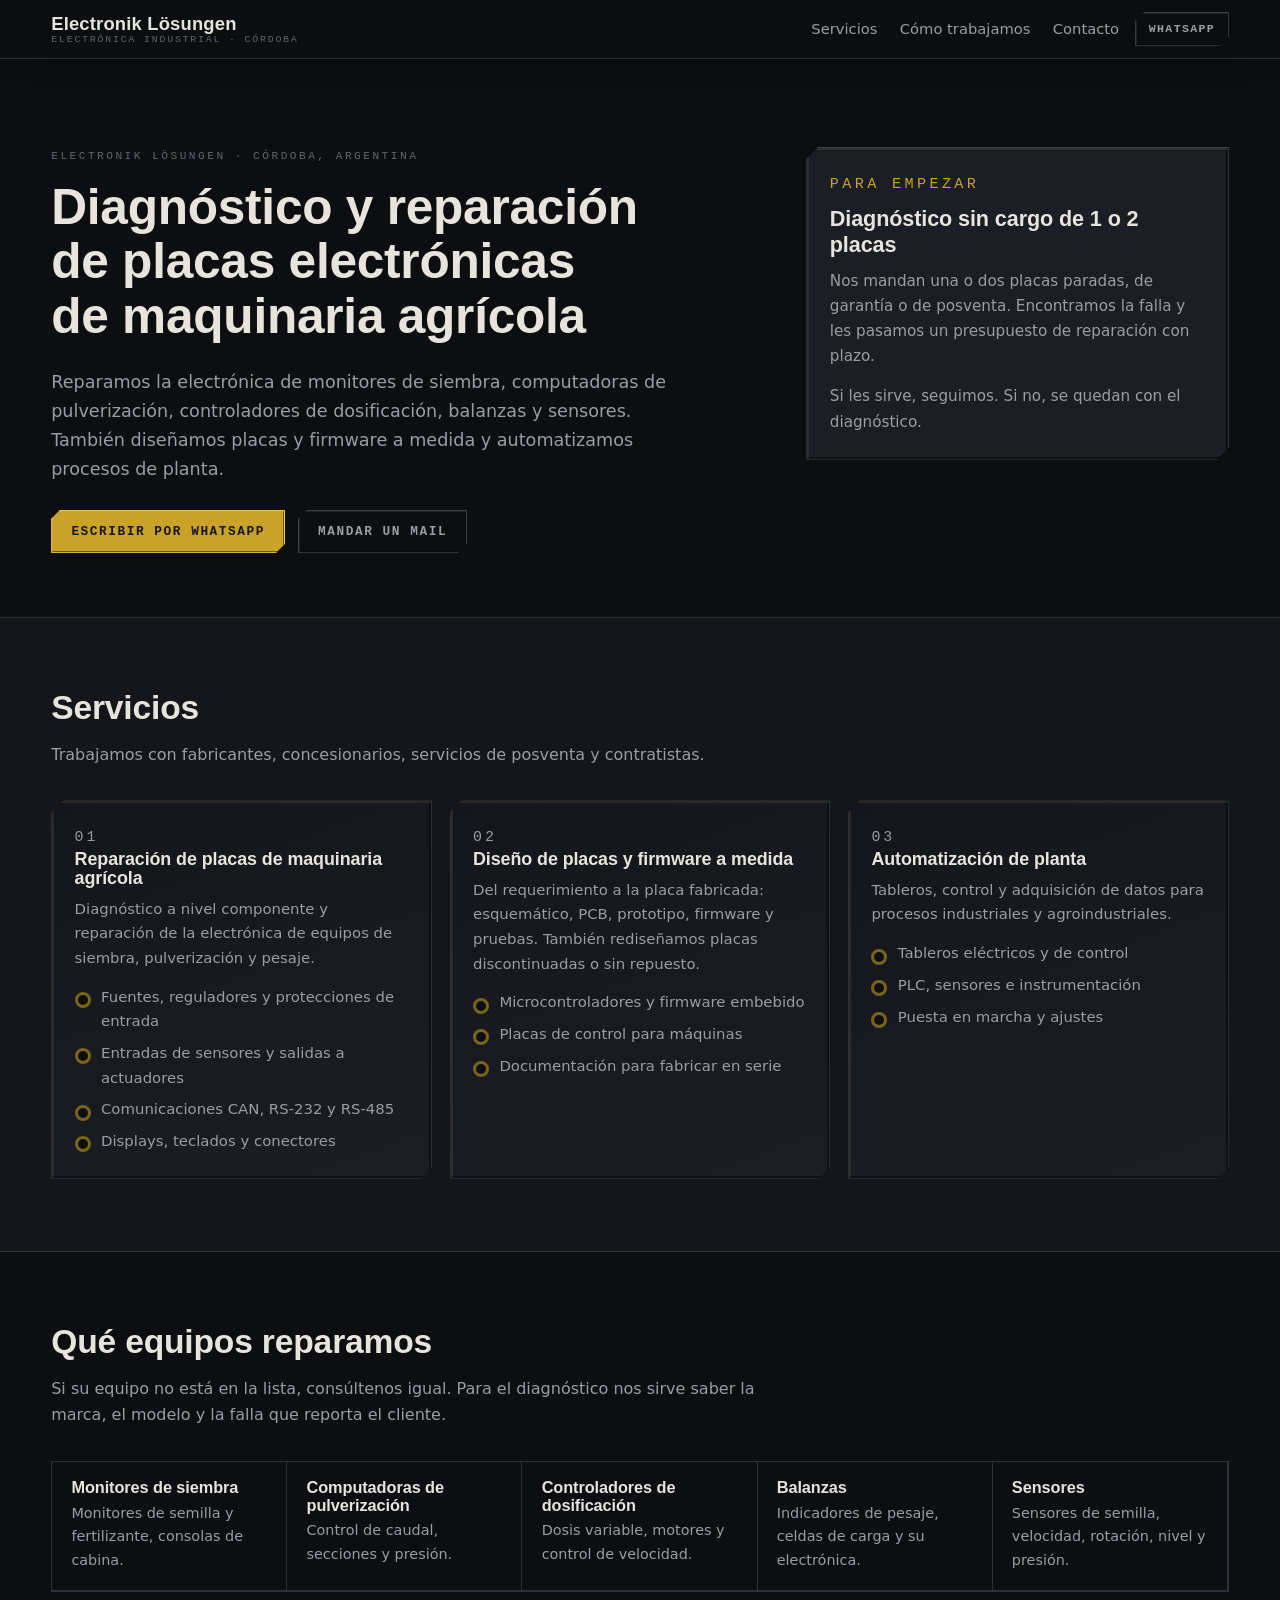
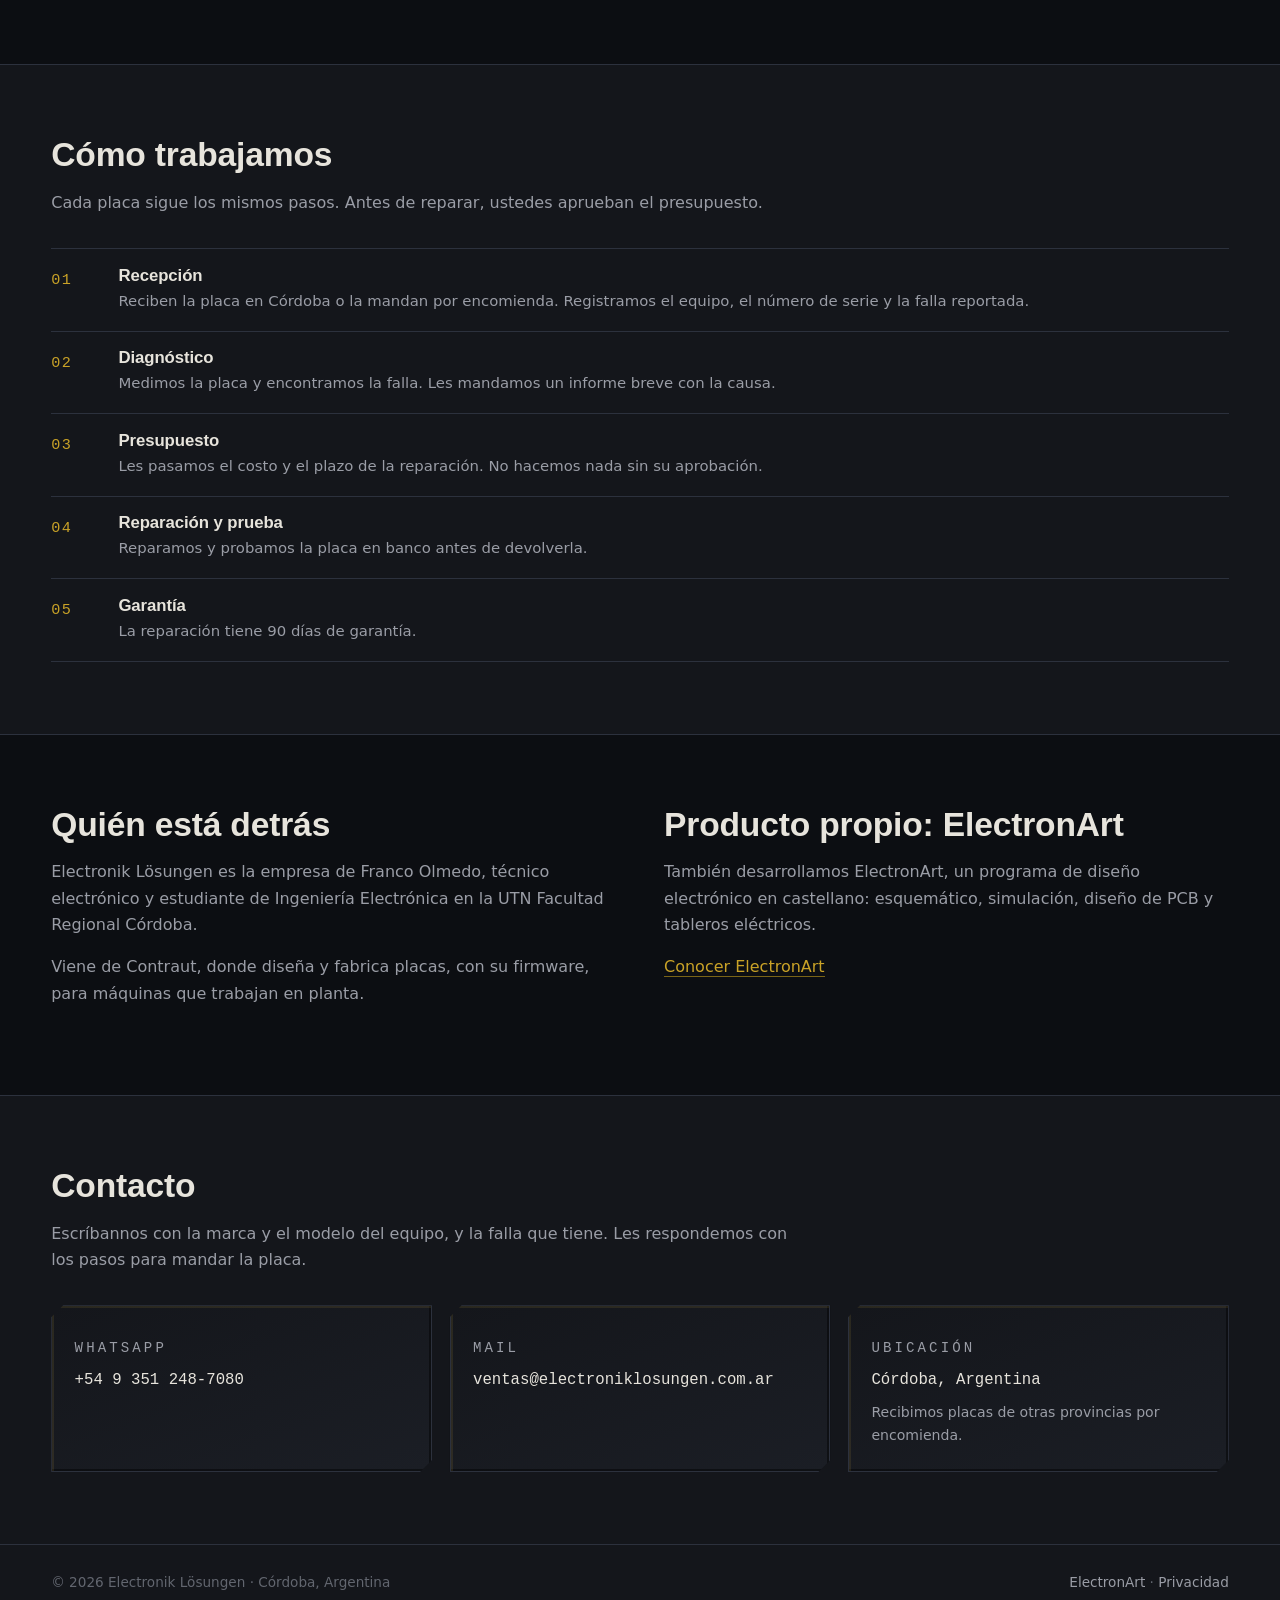
==== reparacion/index.html @ f1f37e7f "feat: página de servicios de Electronik Lösungen en /reparacion/ Agrega la página de la empresa para" ====
<!doctype html>
<html lang="es">
<head>
  <meta charset="utf-8" />
  <meta name="viewport" content="width=device-width, initial-scale=1" />
  <title>Reparación de placas de maquinaria agrícola — Electronik Lösungen</title>
  <meta name="description" content="Electronik Lösungen, Córdoba. Diagnóstico y reparación de placas de monitores de siembra, computadoras de pulverización, controladores de dosificación, balanzas y sensores. Diseño de placas y firmware a medida. Diagnóstico sin cargo de 1 o 2 placas." />
  <meta name="theme-color" content="#0c0e12" />
  <link rel="icon" type="image/svg+xml" href="../assets/favicon.svg" />
  <link rel="canonical" href="https://electroniklosungen.com.ar/reparacion/" />
  <meta property="og:title" content="Electronik Lösungen — Diagnóstico y reparación de placas" />
  <meta property="og:description" content="Placas de maquinaria agrícola: monitores, computadoras de pulverización, controladores, balanzas y sensores. Córdoba, Argentina. Diagnóstico sin cargo de 1 o 2 placas." />
  <meta property="og:type" content="website" />
  <meta property="og:url" content="https://electroniklosungen.com.ar/reparacion/" />
  <meta property="og:site_name" content="Electronik Lösungen" />
  <meta property="og:locale" content="es_AR" />
  <link rel="stylesheet" href="../styles.css" />
  <script type="application/ld+json">
  {
    "@context": "https://schema.org",
    "@type": "ProfessionalService",
    "name": "Electronik Lösungen",
    "url": "https://electroniklosungen.com.ar/reparacion/",
    "description": "Diagnóstico y reparación de placas electrónicas de maquinaria agrícola. Diseño de placas y firmware a medida. Automatización de planta.",
    "telephone": "+54 9 351 248-7080",
    "email": "ventas@electroniklosungen.com.ar",
    "address": {
      "@type": "PostalAddress",
      "addressLocality": "Córdoba",
      "addressRegion": "Córdoba",
      "addressCountry": "AR"
    },
    "areaServed": "AR",
    "founder": { "@type": "Person", "name": "Franco Olmedo" },
    "makesOffer": [
      {"@type": "Offer", "itemOffered": {"@type": "Service", "name": "Diagnóstico y reparación de placas de maquinaria agrícola"}},
      {"@type": "Offer", "itemOffered": {"@type": "Service", "name": "Diseño de placas y firmware a medida"}},
      {"@type": "Offer", "itemOffered": {"@type": "Service", "name": "Automatización de planta"}}
    ]
  }
  </script>
  <style>
    /* Página de la empresa de servicios. Usa los tokens y componentes de
       styles.css (chaflán, botones, cotas) pero sin fondo de trazas, sin
       capturas y sin animaciones de producto: se lee como un taller. */
    .el-nav { display: flex; align-items: center; gap: 1rem; padding: .75rem 0; }
    .el-marca { display: flex; flex-direction: column; line-height: 1.15; min-width: 0; }
    .el-marca strong { font-family: var(--f-title); font-size: 1.15rem; font-weight: 600; letter-spacing: .01em; }
    .el-marca span { font-family: var(--f-data); font-size: .62rem; letter-spacing: .18em;
      text-transform: uppercase; color: var(--muted-2); }
    .el-links { display: flex; gap: 1.4rem; margin-left: auto; }
    .el-links a { color: var(--muted); font-size: .92rem; }
    .el-links a:hover { color: var(--text); }
    .el-nav .btn { flex: none; }

    .el-hero { padding: clamp(2.6rem, 8vw, 5.5rem) 0 clamp(2.4rem, 6vw, 4rem); }
    .el-hero-grid { display: grid; grid-template-columns: minmax(0, 1.25fr) minmax(0, .75fr);
      gap: clamp(1.6rem, 4vw, 3.2rem); align-items: start; }
    .el-hero h1 { font-size: clamp(1.9rem, 5.2vw, 3.1rem); line-height: 1.1; text-wrap: balance; }
    .el-hero .lead { max-width: 36em; }
    .el-ctas { display: flex; flex-wrap: wrap; gap: .8rem; margin-top: 1.6rem; }

    .el-oferta { background: var(--surface); border: 1px solid var(--border-2); padding: 1.5rem 1.4rem; }
    .el-oferta .eyebrow { color: var(--gold); margin-bottom: .6rem; }
    .el-oferta h2 { font-size: 1.35rem; line-height: 1.2; }
    .el-oferta p { color: var(--muted); font-size: .95rem; }
    .el-oferta p:last-child { margin-bottom: 0; }

    .el-sec { padding: clamp(2.6rem, 6vw, 4.5rem) 0; border-top: 1px solid var(--border); }
    .el-sec.alt { background: var(--bg-2); }
    .el-sec h2 { font-size: clamp(1.5rem, 3.4vw, 2.1rem); }
    .el-sec .intro { color: var(--muted); max-width: 46em; margin-bottom: 2rem; }

    .el-servicios { display: grid; grid-template-columns: repeat(3, minmax(0, 1fr)); gap: 1.1rem; }
    .el-servicios .card:hover { transform: none; }
    .el-num { font-family: var(--f-data); font-size: .72rem; letter-spacing: .2em; color: var(--gold); margin-bottom: .7rem; }

    /* Lista con pads perforados, igual que en el resto del sistema. */
    .el-lista { list-style: none; padding: 0; margin: .9rem 0 0; display: grid; gap: .45rem; }
    .el-lista li { display: flex; gap: .65rem; align-items: flex-start; color: var(--muted); font-size: .93rem; }
    .el-lista li::before { content: ""; flex: none; width: 10px; height: 10px; margin-top: .45rem;
      border-radius: 50%; background: var(--bg); border: 3px solid var(--gold-lo); }

    .el-equipos { display: grid; grid-template-columns: repeat(auto-fit, minmax(min(100%, 230px), 1fr));
      gap: 0; border: 1px solid var(--border); }
    .el-equipos > div { padding: 1.1rem 1.2rem; border: 1px solid var(--border); margin: -1px 0 0 -1px; }
    .el-equipos h3 { font-size: 1.02rem; margin-bottom: .3rem; }
    .el-equipos p { color: var(--muted); font-size: .9rem; margin: 0; }

    .el-pasos { list-style: none; padding: 0; margin: 0; counter-reset: paso; display: grid; gap: 0; }
    .el-pasos li { counter-increment: paso; display: grid; grid-template-columns: 3.2rem minmax(0, 1fr);
      gap: 1rem; padding: 1.1rem 0; border-top: 1px solid var(--border); }
    .el-pasos li:last-child { border-bottom: 1px solid var(--border); }
    .el-pasos li::before { content: counter(paso, decimal-leading-zero); font-family: var(--f-data);
      color: var(--gold); font-size: .95rem; letter-spacing: .1em; padding-top: .1rem; }
    .el-pasos h3 { font-size: 1.05rem; margin-bottom: .25rem; }
    .el-pasos p { color: var(--muted); font-size: .93rem; margin: 0; }

    .el-dos { display: grid; grid-template-columns: repeat(2, minmax(0, 1fr)); gap: clamp(1.6rem, 4vw, 3rem); }
    .el-dos p { color: var(--muted); }
    .el-dos a.link { color: var(--gold); border-bottom: 1px solid var(--gold-lo); }

    .el-contacto { display: grid; grid-template-columns: repeat(3, minmax(0, 1fr)); gap: 1.1rem; margin-top: 1.4rem; }
    .el-contacto .card:hover { transform: none; }
    .el-contacto .eyebrow { margin-bottom: .4rem; }
    .el-contacto a, .el-contacto .dato { font-family: var(--f-data); font-size: .98rem; color: var(--text);
      overflow-wrap: anywhere; }
    .el-contacto a:hover { color: var(--gold); }
    .el-contacto p { margin: .4rem 0 0; color: var(--muted); font-size: .88rem; }

    .el-foot { background: var(--bg-2); border-top: 1px solid var(--border); padding: 1.6rem 0;
      color: var(--muted-2); font-size: .85rem; }
    .el-foot .container { display: flex; flex-wrap: wrap; justify-content: space-between; gap: .8rem; }
    .el-foot a { color: var(--muted); }
    .el-foot a:hover { color: var(--gold); }

    @media (max-width: 940px) {
      .el-hero-grid, .el-dos { grid-template-columns: minmax(0, 1fr); }
      .el-servicios, .el-contacto { grid-template-columns: minmax(0, 1fr); }
    }
    @media (max-width: 640px) {
      .el-links { display: none; }
      .el-nav { justify-content: space-between; }
      .el-ctas .btn { width: 100%; }
      .el-pasos li { grid-template-columns: 2.4rem minmax(0, 1fr); gap: .7rem; }
    }
  </style>
</head>
<body>
  <header class="site-header">
    <div class="container el-nav">
      <a class="el-marca" href="./">
        <strong>Electronik Lösungen</strong>
        <span>Electrónica industrial · Córdoba</span>
      </a>
      <nav class="el-links" aria-label="Secciones">
        <a href="#servicios">Servicios</a>
        <a href="#proceso">Cómo trabajamos</a>
        <a href="#contacto">Contacto</a>
      </nav>
      <a class="btn btn-sm btn-ghost" href="https://wa.me/5493512487080" data-ev="wa-header">WhatsApp</a>
    </div>
  </header>

  <main>
    <section class="el-hero">
      <div class="container el-hero-grid">
        <div>
          <p class="eyebrow">Electronik Lösungen · Córdoba, Argentina</p>
          <h1>Diagnóstico y reparación de placas electrónicas de maquinaria agrícola</h1>
          <p class="lead">Reparamos la electrónica de monitores de siembra, computadoras de pulverización,
          controladores de dosificación, balanzas y sensores. También diseñamos placas y firmware a medida
          y automatizamos procesos de planta.</p>
          <div class="el-ctas">
            <a class="btn btn-primary" href="https://wa.me/5493512487080?text=Hola%2C%20vi%20la%20web%20de%20Electronik%20L%C3%B6sungen.%20Tengo%20una%20placa%20para%20diagnosticar." data-ev="wa-hero">Escribir por WhatsApp</a>
            <a class="btn btn-ghost" href="mailto:ventas@electroniklosungen.com.ar?subject=Diagn%C3%B3stico%20de%20placas" data-ev="mail-hero">Mandar un mail</a>
          </div>
        </div>
        <aside class="el-oferta chaflan" aria-labelledby="oferta-titulo">
          <p class="eyebrow">Para empezar</p>
          <h2 id="oferta-titulo">Diagnóstico sin cargo de 1 o 2 placas</h2>
          <p>Nos mandan una o dos placas paradas, de garantía o de posventa. Encontramos la falla y les
          pasamos un presupuesto de reparación con plazo.</p>
          <p>Si les sirve, seguimos. Si no, se quedan con el diagnóstico.</p>
        </aside>
      </div>
    </section>

    <section class="el-sec alt" id="servicios">
      <div class="container">
        <h2>Servicios</h2>
        <p class="intro">Trabajamos con fabricantes, concesionarios, servicios de posventa y contratistas.</p>
        <div class="el-servicios">
          <article class="card">
            <p class="el-num">01</p>
            <h3>Reparación de placas de maquinaria agrícola</h3>
            <p>Diagnóstico a nivel componente y reparación de la electrónica de equipos de siembra,
            pulverización y pesaje.</p>
            <ul class="el-lista">
              <li>Fuentes, reguladores y protecciones de entrada</li>
              <li>Entradas de sensores y salidas a actuadores</li>
              <li>Comunicaciones CAN, RS-232 y RS-485</li>
              <li>Displays, teclados y conectores</li>
            </ul>
          </article>
          <article class="card">
            <p class="el-num">02</p>
            <h3>Diseño de placas y firmware a medida</h3>
            <p>Del requerimiento a la placa fabricada: esquemático, PCB, prototipo, firmware y pruebas.
            También rediseñamos placas discontinuadas o sin repuesto.</p>
            <ul class="el-lista">
              <li>Microcontroladores y firmware embebido</li>
              <li>Placas de control para máquinas</li>
              <li>Documentación para fabricar en serie</li>
            </ul>
          </article>
          <article class="card">
            <p class="el-num">03</p>
            <h3>Automatización de planta</h3>
            <p>Tableros, control y adquisición de datos para procesos industriales y agroindustriales.</p>
            <ul class="el-lista">
              <li>Tableros eléctricos y de control</li>
              <li>PLC, sensores e instrumentación</li>
              <li>Puesta en marcha y ajustes</li>
            </ul>
          </article>
        </div>
      </div>
    </section>

    <section class="el-sec">
      <div class="container">
        <h2>Qué equipos reparamos</h2>
        <p class="intro">Si su equipo no está en la lista, consúltenos igual. Para el diagnóstico nos sirve
        saber la marca, el modelo y la falla que reporta el cliente.</p>
        <div class="el-equipos">
          <div><h3>Monitores de siembra</h3><p>Monitores de semilla y fertilizante, consolas de cabina.</p></div>
          <div><h3>Computadoras de pulverización</h3><p>Control de caudal, secciones y presión.</p></div>
          <div><h3>Controladores de dosificación</h3><p>Dosis variable, motores y control de velocidad.</p></div>
          <div><h3>Balanzas</h3><p>Indicadores de pesaje, celdas de carga y su electrónica.</p></div>
          <div><h3>Sensores</h3><p>Sensores de semilla, velocidad, rotación, nivel y presión.</p></div>
        </div>
      </div>
    </section>

    <section class="el-sec alt" id="proceso">
      <div class="container">
        <h2>Cómo trabajamos</h2>
        <p class="intro">Cada placa sigue los mismos pasos. Antes de reparar, ustedes aprueban el presupuesto.</p>
        <ol class="el-pasos">
          <li><div><h3>Recepción</h3><p>Reciben la placa en Córdoba o la mandan por encomienda. Registramos
          el equipo, el número de serie y la falla reportada.</p></div></li>
          <li><div><h3>Diagnóstico</h3><p>Medimos la placa y encontramos la falla. Les mandamos un informe
          breve con la causa.</p></div></li>
          <li><div><h3>Presupuesto</h3><p>Les pasamos el costo y el plazo de la reparación. No hacemos nada
          sin su aprobación.</p></div></li>
          <li><div><h3>Reparación y prueba</h3><p>Reparamos y probamos la placa en banco antes de
          devolverla.</p></div></li>
          <li><div><h3>Garantía</h3><p>La reparación tiene 90 días de garantía.</p></div></li>
        </ol>
      </div>
    </section>

    <section class="el-sec">
      <div class="container el-dos">
        <div>
          <h2>Quién está detrás</h2>
          <p>Electronik Lösungen es la empresa de Franco Olmedo, técnico electrónico y estudiante de
          Ingeniería Electrónica en la UTN Facultad Regional Córdoba.</p>
          <p>Viene de Contraut, donde diseña y fabrica placas, con su firmware, para máquinas que trabajan
          en planta.</p>
        </div>
        <div>
          <h2>Producto propio: ElectronArt</h2>
          <p>También desarrollamos ElectronArt, un programa de diseño electrónico en castellano: esquemático,
          simulación, diseño de PCB y tableros eléctricos.</p>
          <p><a class="link" href="/">Conocer ElectronArt</a></p>
        </div>
      </div>
    </section>

    <section class="el-sec alt" id="contacto">
      <div class="container">
        <h2>Contacto</h2>
        <p class="intro">Escríbannos con la marca y el modelo del equipo, y la falla que tiene.
        Les respondemos con los pasos para mandar la placa.</p>
        <div class="el-contacto">
          <div class="card">
            <p class="eyebrow">WhatsApp</p>
            <a href="https://wa.me/5493512487080" data-ev="wa-contacto">+54 9 351 248-7080</a>
          </div>
          <div class="card">
            <p class="eyebrow">Mail</p>
            <a href="mailto:ventas@electroniklosungen.com.ar" data-ev="mail-contacto">ventas@electroniklosungen.com.ar</a>
          </div>
          <div class="card">
            <p class="eyebrow">Ubicación</p>
            <span class="dato">Córdoba, Argentina</span>
            <p>Recibimos placas de otras provincias por encomienda.</p>
          </div>
        </div>
      </div>
    </section>
  </main>

  <footer class="el-foot">
    <div class="container">
      <span>© 2026 Electronik Lösungen · Córdoba, Argentina</span>
      <span><a href="/">ElectronArt</a> · <a href="../privacidad.html">Privacidad</a></span>
    </div>
  </footer>

<script>
// Analítica propia (la misma de la landing): sin cookies, sin terceros.
(function(){try{
  var m=/[?&]ref=([a-z0-9_-]{1,24})(?:&|#|$)/i.exec(location.search),rf=m?m[1].toLowerCase():"";
  var d={r:location.pathname,f:document.referrer||"",ref:rf};
  var u="https://electronart.pythonanywhere.com/api/v";
  (navigator.sendBeacon&&navigator.sendBeacon(u,new Blob([JSON.stringify(d)],{type:"text/plain"})))||
    fetch(u,{method:"POST",body:JSON.stringify(d),headers:{"Content-Type":"text/plain"},keepalive:true,mode:"no-cors"});
}catch(_){}})();
</script>
</body>
</html>
---- styles.css ----
/* ═══════════════════════════════════════════════════════════════════════════
   ElectronArt — Sistema «Máscara»
   La misma identidad del software (src/theme/themes.py → tema "Máscara") y del
   foro. Reglas completas en .claude/skills/electronart-design.

   El criterio: si un recurso lo podría usar cualquier producto, no va. De ahí
   el chaflán a 45° en vez de esquinas redondeadas, los rótulos impresos sobre
   el borde en vez de etiquetas, los pads perforados en vez de viñetas y las
   líneas de cota en vez de divisores.
   ═══════════════════════════════════════════════════════════════════════════ */
:root {
  /* Máscara y sustrato */
  --bg: #0c0e12;            /* máscara negra mate */
  --bg-2: #14161b;          /* superficie */
  --surface: #1b1e25;       /* panel */
  --surface-2: #242832;     /* panel sobre panel */
  --border: #2c313d;        /* borde estructural */
  --border-2: #3a404f;      /* borde de énfasis */

  /* Metales — el oro se usa POCO y por eso pesa */
  --gold: #c9a227;          /* ENIG, el acento */
  --gold-hi: #e9c64b;
  --gold-lo: #7a6417;
  --copper: #b87333;
  --tin: #9aa3b0;

  /* Serigrafía */
  --text: #e7e4dc;
  --muted: #9a9da6;
  --muted-2: #62666f;

  /* Estado — separado de la identidad */
  --ok: #4fb477;
  --warn: #d9903b;
  --fail: #d65c5c;

  /* Compatibilidad con el HTML existente */
  --green: var(--gold);
  --blue: var(--copper);
  --amber: var(--warn);

  --chamfer: 12px;
  --maxw: 1180px;
  --shadow: 0 18px 44px rgba(0,0,0,.55);

  /* Relieve: una sola luz, arriba a la izquierda, como pieza fresada */
  --luz:        rgba(233,198,75,.10);
  --luz-fuerte: rgba(233,198,75,.18);
  --sombra-1:   rgba(0,0,0,.45);
  --sombra-2:   rgba(0,0,0,.35);
  --sombra-3:   rgba(0,0,0,.55);

  /* Kapton: la translucidez es ámbar, nunca blanco */
  --kapton:      rgba(201,162,39,.07);
  --kapton-filo: rgba(233,198,75,.28);
  --kapton-blur: 14px;

  --f-title: "Bahnschrift", "DIN Alternate", "Arial Narrow", sans-serif;
  --f-body: "Segoe UI", system-ui, -apple-system, Arial, sans-serif;
  --f-data: "Consolas", "SF Mono", ui-monospace, monospace;

  --header-bg: rgba(12,14,18,.86);
}

:root[data-theme="light"] {
  --bg: #f6f4ee;
  --bg-2: #ffffff;
  --surface: #ffffff;
  --surface-2: #f0ede4;
  --border: #e3ded1;
  --border-2: #cdc6b4;
  --gold: #b8901f;
  --gold-hi: #caa22a;
  --gold-lo: #8a6d16;
  --text: #191b1f;
  --muted: #565a63;
  --muted-2: #8b8f99;
  --shadow: 0 18px 44px rgba(20,22,26,.12);
  --luz: rgba(184,144,31,.10);
  --luz-fuerte: rgba(184,144,31,.16);
  --sombra-1: rgba(20,22,26,.14);
  --sombra-2: rgba(20,22,26,.10);
  --sombra-3: rgba(20,22,26,.16);
  --kapton: rgba(184,144,31,.06);
  --kapton-filo: rgba(184,144,31,.22);
  --header-bg: rgba(247,244,238,.9);
}

@media (prefers-reduced-motion: reduce) {
  *, *::before, *::after {
    animation-duration: .001ms !important;
    animation-iteration-count: 1 !important;
    transition-duration: .001ms !important;
  }
  /* El paralaje del fondo también se apaga; el relieve queda. */
  #cobre-fondo { animation: none !important; }
}

* { box-sizing: border-box; }
html { scroll-behavior: smooth; }

body {
  margin: 0;
  font-family: var(--f-body);
  background: var(--bg);
  color: var(--text);
  line-height: 1.65;
  -webkit-font-smoothing: antialiased;
}

/* El tejido de cobre lo dibuja fondo.js; queda detrás de todo. */
#cobre-fondo {
  position: fixed; inset: 0;
  width: 100%; height: 100%;
  z-index: 0; pointer-events: none;
}
/* 🔴 El encabezado queda FUERA de esta regla, y no es un detalle.
   Esta línea le ponía `z-index:1` a todos los hijos del body, encabezado
   incluido, y su especificidad es (1,0,1) —el `:not()` aporta la de su
   argumento, que es un ID— contra (0,1,0) del `.site-header` de más abajo. O
   sea que el `z-index:50` que el encabezado declara **nunca se aplicaba**:
   quedaba en 1, empatado con cada sección, y con el z-index empatado gana el
   que va después en el documento. Por eso el menú ☰ se metía por debajo del
   contenido en el teléfono, que es donde ese botón existe.
   Se lo excluye acá en vez de intentar ganarle por especificidad: contra un
   ID no alcanza ninguna cantidad de clases —`body > .site-header` es (0,1,1)
   y pierde igual—, y subirle el número al header tampoco habría servido,
   porque el problema nunca fue el número. */
body > *:not(#cobre-fondo):not(.site-header) { position: relative; z-index: 1; }

/* Una landing no se mueve de costado, nunca.
   Franco la abrió en el teléfono y mandó la captura: el pie, el copyright y el
   panel del asistente aparecían **todos cortados contra el borde izquierdo**.
   No estaba mal puesto el asistente —lo que estaba corrida era la página—, y un
   `position: fixed` se va con ella. Cuando la página desborda a lo ancho,
   además, el dedo la arrastra sin querer al hacer scroll vertical.
   `clip` y no `hidden` a propósito: `overflow: hidden` en el body convierte al
   elemento en contenedor de scroll y **rompe el `position: sticky`** del
   encabezado y del recorrido; `clip` recorta sin crear ese contexto.
   Es una defensa, no un diagnóstico: lo correcto sigue siendo encontrar qué
   desborda. Pero mientras eso no esté, ningún desborde nuevo vuelve a mover el
   sitio entero de lugar. */
html, body { overflow-x: clip; }

/* Paralaje del fondo de trazas: apenas 6px, como si el cobre estuviera una
   capa atrás del scroll. Se apaga del todo con prefers-reduced-motion. */
@keyframes paralaje {
  from { transform: translate3d(0, 0, 0); }
  to   { transform: translate3d(0, -6px, 0); }
}
@supports (animation-timeline: scroll()) {
  #cobre-fondo {
    animation: paralaje linear both;
    animation-timeline: scroll();
  }
}

a { color: inherit; text-decoration: none; }
h1, h2, h3, h4 { font-family: var(--f-title); line-height: 1.06; margin: 0 0 .5em; font-weight: 600; letter-spacing: -.005em; }
p { margin: 0 0 1em; }
.container { width: min(var(--maxw), 92%); margin-inline: auto; }
.container.narrow { max-width: 780px; }
.muted { color: var(--muted); }

/* El degradado de dos colores en el texto es de plantilla: acá el énfasis es
   oro macizo con la traza de cobre subrayándolo. */
.grad {
  color: var(--gold);
  background: none;
  -webkit-text-fill-color: currentColor;
  position: relative;
  white-space: nowrap;
}
.grad::after {
  content: "";
  position: absolute; left: 0; right: 0; bottom: .04em;
  height: 3px;
  background: linear-gradient(90deg, var(--gold-lo), var(--gold-hi), var(--gold-lo));
  transform: scaleX(0); transform-origin: left;
  animation: trazar 1s cubic-bezier(.2,.7,.3,1) .45s forwards;
}
@keyframes trazar { to { transform: scaleX(1); } }

/* El chaflán: dos esquinas cortadas a 45°, como sale de la fresadora. */
.chaflan, .card, .price-card, .flow-step, .mock-window, .table-wrap, .faq details, .video-caja {
  clip-path: polygon(var(--chamfer) 0, 100% 0,
                     100% calc(100% - var(--chamfer)),
                     calc(100% - var(--chamfer)) 100%,
                     0 100%, 0 var(--chamfer));
  border-radius: 0;
  /* Bisel de 2px que sigue el chaflán; la sombra de contacto va por filter:
     el box-shadow exterior lo corta el clip-path. */
  box-shadow: inset 2px 2px 0 var(--luz), inset -2px -2px 0 var(--sombra-1);
  filter: drop-shadow(0 1px 1px var(--sombra-1));
}

/* ── Botones ───────────────────────────────────────────────────────────────
   El primario es un pad de oro; el hover pasa un brillo, como la soldadura
   corriendo por la pieza. */
.btn {
  position: relative;
  display: inline-flex; align-items: center; justify-content: center; gap: .5em;
  padding: .78em 1.5em;
  font-family: var(--f-data);
  font-size: .8rem;
  letter-spacing: .12em;
  text-transform: uppercase;
  font-weight: 600;
  cursor: pointer;
  overflow: hidden;
  border: 1px solid var(--border-2);
  color: var(--text);
  background: transparent;
  box-shadow: inset 1px 1px 0 var(--luz), inset -1px -1px 0 var(--sombra-1);
  transition: color .25s, background .25s, border-color .25s, box-shadow .25s, transform .12s;
  clip-path: polygon(9px 0, 100% 0, 100% calc(100% - 9px), calc(100% - 9px) 100%, 0 100%, 0 9px);
}
/* El filo se calienta al pasar, y al presionar la pieza se hunde: la luz
   pasa abajo a la derecha y la sombra arriba a la izquierda. */
.btn:hover { box-shadow: inset 1px 1px 0 var(--luz-fuerte), inset -1px -1px 0 var(--sombra-1); }
.btn:active {
  transform: translateY(1px);
  box-shadow: inset 1px 1px 0 var(--sombra-1), inset -1px -1px 0 var(--luz);
}
.btn:focus-visible { outline: 2px solid var(--gold); outline-offset: 3px; }
.btn-sm { padding: .55em 1.1em; font-size: .72rem; }

.btn-primary { background: var(--gold); border-color: var(--gold-hi); color: #14161b; font-weight: 700; }
.btn-primary::before {
  content: "";
  position: absolute; inset: 0;
  background: linear-gradient(105deg, transparent 35%, rgba(255,255,255,.55) 50%, transparent 65%);
  transform: translateX(-120%);
  transition: transform .6s cubic-bezier(.3,.7,.3,1);
}
.btn-primary:hover::before { transform: translateX(120%); }
.btn-primary:hover { background: var(--gold-hi); }

.btn-ghost { background: transparent; border-color: var(--border-2); color: var(--muted); }
.btn-ghost:hover {
  border-color: var(--gold); color: var(--gold-hi);
  box-shadow: inset 1px 1px 0 var(--luz-fuerte), inset -1px -1px 0 var(--sombra-1), 0 0 20px -7px var(--gold);
}
.full { width: 100%; }

/* ── Encabezado ────────────────────────────────────────────────────────────*/
.site-header {
  position: sticky; top: 0; z-index: 50;
  backdrop-filter: blur(10px);
  background: var(--header-bg);
  border-bottom: 1px solid var(--border);
  box-shadow: 0 10px 30px -18px var(--sombra-2);
}
.nav { display: flex; align-items: center; gap: 1rem; padding: .75rem 0; }
.brand { display: flex; align-items: center; }
.nav-links { display: flex; gap: 1.5rem; margin-left: 1.4rem; flex: 1; }
.nav-links a {
  position: relative;
  font-family: var(--f-data);
  font-size: .72rem;
  letter-spacing: .14em;
  text-transform: uppercase;
  color: var(--muted);
  padding-block: .35rem;
  transition: color .2s;
}
.nav-links a::after {
  content: "";
  position: absolute; left: 0; bottom: 0; width: 100%; height: 1px;
  background: var(--gold);
  transform: scaleX(0); transform-origin: left;
  transition: transform .3s cubic-bezier(.2,.7,.3,1);
}
.nav-links a:hover { color: var(--text); }
.nav-links a:hover::after { transform: scaleX(1); }
.nav-toggle {
  display: none; background: none; border: 0; color: var(--text); font-size: 1.4rem; cursor: pointer;
  box-shadow: inset 1px 1px 0 var(--luz), inset -1px -1px 0 var(--sombra-1);
}
.nav-toggle:active { box-shadow: inset 1px 1px 0 var(--sombra-1), inset -1px -1px 0 var(--luz); }

/* ── Selector de idioma (F14.2) ────────────────────────────────────────────
   Pieza del sistema: chaflán, relieve de una sola luz arriba-izquierda y
   tipografía de datos. NADA de oro: el acento está reservado para el botón de
   descarga que tiene al lado, y dos acentos juntos no dejan mandar a ninguno. */
/* ── Toggle de tema (claro/oscuro) — pieza Máscara: chaflán y una sola luz ──*/
body { transition: background-color .35s ease, color .35s ease; }
.tema-toggle {
  display: inline-flex; align-items: center; justify-content: center;
  width: 34px; height: 30px; padding: 0; margin-right: .5rem;
  color: var(--muted); background: var(--surface); border: 0; cursor: pointer;
  clip-path: polygon(7px 0, 100% 0, 100% calc(100% - 7px), calc(100% - 7px) 100%, 0 100%, 0 7px);
  box-shadow: inset 1px 1px 0 var(--luz), inset -1px -1px 0 var(--sombra-1);
  transition: color .2s, box-shadow .2s;
}
.tema-toggle:hover { color: var(--gold-hi); }
.tema-toggle:focus-visible { outline: 2px solid var(--gold); outline-offset: 3px; }
.tema-toggle .ico-luna { display: none; }
:root[data-theme="light"] .tema-toggle .ico-sol { display: none; }
:root[data-theme="light"] .tema-toggle .ico-luna { display: inline; }

.sel-idioma {
  font-family: var(--f-data);
  font-size: .72rem;
  letter-spacing: .08em;
  color: var(--muted);
  background: var(--surface);
  border: 0;
  padding: .5em .7em;
  cursor: pointer;
  clip-path: polygon(7px 0, 100% 0, 100% calc(100% - 7px), calc(100% - 7px) 100%, 0 100%, 0 7px);
  box-shadow: inset 1px 1px 0 var(--luz), inset -1px -1px 0 var(--sombra-1),
              inset 0 0 0 1px var(--line);
  transition: color .18s ease;
}
.sel-idioma:hover { color: var(--text); }
.sel-idioma:focus-visible { outline: 2px solid var(--gold); outline-offset: 3px; }
/* El desplegable lo pinta el sistema operativo: sus opciones necesitan un
   fondo propio o quedan texto claro sobre blanco en varios navegadores. */
.sel-idioma option { background: var(--surface); color: var(--text); }

/* ── Hero ──────────────────────────────────────────────────────────────────*/
.hero { padding: clamp(3.5rem, 9vw, 7rem) 0 4.5rem; }
.hero-grid { display: grid; grid-template-columns: 1.05fr .95fr; gap: 3.2rem; align-items: center; }
.eyebrow {
  font-family: var(--f-data);
  color: var(--muted-2);
  font-size: .7rem;
  font-weight: 400;
  letter-spacing: .22em;
  text-transform: uppercase;
  margin-bottom: .9rem;
}
.hero h1 { font-size: clamp(2.4rem, 6vw, 4rem); text-wrap: balance; }
/* El titular de octubre es una frase entera (95 letras): a 4rem ocupaba seis
   renglones y empujaba el botón fuera de la primera pantalla. */
.hero h1.h1-largo { font-size: clamp(1.9rem, 3.6vw, 3rem); line-height: 1.12; }
.lead { font-size: 1.1rem; color: var(--muted); max-width: 32em; }
/* Las trazas del fondo pasan al azar por detrás del texto, y una línea fina
   justo a la altura de las letras se lee como un tachado. Un halo del color
   del sustrato las corta alrededor de cada letra; el tejido sigue a la vista. */
.hero-copy .lead, .hero-copy .eyebrow, .hero-copy .trust {
  text-shadow: 0 0 3px var(--bg), 0 0 6px var(--bg), 0 0 10px var(--bg);
}
.hero-cta { display: flex; gap: .8rem; flex-wrap: wrap; margin: 1.6rem 0 1.4rem; }

/* La lista de confianza se marca con pads perforados, no con tildes. */
.trust { list-style: none; padding: 0; margin: 0; display: flex; gap: 1.6rem; flex-wrap: wrap; color: var(--muted); font-size: .92rem; }
.trust li { display: flex; align-items: center; gap: .55rem; }
.trust li::before {
  content: "";
  width: 12px; height: 12px; flex: none;
  border-radius: 50%;
  background: var(--bg);
  border: 3px solid var(--gold-lo);
  box-shadow: 0 0 8px -2px var(--gold);
  transition: border-color .25s, box-shadow .25s;
}
.trust li:hover::before { border-color: var(--gold); box-shadow: 0 0 12px 0 var(--gold); }

/* ── Mock de la app ────────────────────────────────────────────────────────*/
.mock-window { background: var(--surface); border: 1px solid var(--border); box-shadow: var(--shadow); overflow: hidden; }
.mock-bar { display: flex; align-items: center; gap: .45rem; padding: .55rem .8rem; background: var(--bg-2); border-bottom: 1px solid var(--border); }
.dot { width: 9px; height: 9px; border-radius: 50%; background: var(--border-2); }
.dot.r, .dot.y, .dot.g { background: var(--border-2); }
.mock-title { margin-left: .6rem; color: var(--muted-2); font-family: var(--f-data); font-size: .72rem; }
.mock-tabs { display: flex; gap: .2rem; padding: .5rem .6rem 0; background: var(--bg-2); }
.mtab { padding: .35rem .9rem; font-family: var(--f-data); font-size: .72rem; letter-spacing: .08em; color: var(--muted-2); }
.mtab.active { color: var(--gold); background: var(--surface); border: 1px solid var(--border); border-bottom: none; }
.mock-body { background: var(--bg); }
.mock-svg, .app-shot { display: block; width: 100%; height: auto; }

/* ── Mica en el hero: el asistente dibuja, en vivo ──────────────────────────
   No es una captura: es el diferenciador del producto (la IA de diseño local)
   apareciendo en los primeros segundos. Reusa el chaflán y el relieve del
   sistema; el spotlight resalta lo que Mica coloca, con el glow del oro. */
.mica-panel {
  background: var(--surface); border: 1px solid var(--border); overflow: hidden;
  clip-path: polygon(12px 0,100% 0,100% calc(100% - 12px),calc(100% - 12px) 100%,0 100%,0 12px);
  box-shadow: inset 2px 2px 0 var(--luz), inset -2px -2px 0 var(--sombra-1);
  filter: drop-shadow(0 1px 1px var(--sombra-1));
}
.mica-cab { display: flex; align-items: center; gap: 10px; padding: 12px 16px; border-bottom: 1px solid var(--border); background: var(--bg-2); }
.mica-led { width: 9px; height: 9px; border-radius: 50%; background: var(--gold); flex: none; animation: mica-late 1.6s ease-in-out infinite; }
@keyframes mica-late { 0%,100% { box-shadow: 0 0 0 0 rgba(233,198,75,.45); } 50% { box-shadow: 0 0 0 6px rgba(233,198,75,0); } }
.mica-cab b { font-family: var(--f-title); font-size: .8rem; letter-spacing: .20em; text-transform: uppercase; color: var(--text); }
.mica-s { font-family: var(--f-data); font-size: .72rem; color: var(--muted-2); margin-left: auto; }
.mica-chat { padding: 14px 16px; display: flex; flex-direction: column; gap: 10px; }
.mica-burb { max-width: 88%; padding: 8px 12px; font-size: .86rem; line-height: 1.45; margin: 0;
  clip-path: polygon(8px 0,100% 0,100% calc(100% - 8px),calc(100% - 8px) 100%,0 100%,0 8px); }
.mica-burb.yo { align-self: flex-end; background: var(--surface-2); border: 1px solid var(--border-2); }
.mica-burb.m { align-self: flex-start; color: var(--muted); border: 1px solid var(--gold-lo); }
.mica-burb.m b { color: var(--gold-hi); }
.mica-cur { display: inline-block; width: 8px; height: 1em; background: var(--gold-hi); margin-left: 1px; vertical-align: -2px; animation: mica-parp 1s steps(2) infinite; }
@keyframes mica-parp { 50% { opacity: 0; } }
.mica-lienzo { position: relative; border-top: 1px solid var(--border); background: var(--bg); height: 230px; overflow: hidden; }
.mica-lienzo::before { content: ""; position: absolute; inset: 0; opacity: .5; background-image: radial-gradient(var(--border) 1px, transparent 1px); background-size: 16px 16px; }
/* Lienzo con el visor 3D real: el video llena el panel y los rótulos van encima. */
.mica-lienzo-3d { height: 260px; }
.mica-lienzo-3d::before { opacity: .18; }
.mica-video { position: absolute; inset: 0; width: 100%; height: 100%; object-fit: cover; z-index: 1; }
.mica-rl { position: absolute; top: 8px; left: 12px; font-family: var(--f-title); font-size: .62rem; letter-spacing: .18em; text-transform: uppercase; color: var(--muted-2); z-index: 3; }
.mica-chip { position: absolute; top: 8px; right: 12px; z-index: 3; font-family: var(--f-data); font-size: .62rem; color: var(--gold-hi); opacity: 0; border: 1px solid var(--gold-lo); padding: 2px 7px; background: rgba(12,14,18,.7); animation: mica-chip 2.8s ease 2.2s infinite; }
@keyframes mica-chip { 0%,20% { opacity: 0; } 38% { opacity: 1; } 65% { opacity: 1; } 80%,100% { opacity: 0; } }
.mica-escena { position: absolute; inset: 0; display: flex; align-items: center; justify-content: center; transform-origin: center; animation: mica-zoom 9s ease-in-out infinite; }
@keyframes mica-zoom { 0%,22% { transform: scale(1.9) translate(-8%,6%); } 45% { transform: scale(1.35) translate(10%,0); } 70%,100% { transform: scale(1) translate(0,0); } }
.mica-escena svg { width: 100%; height: auto; max-height: 210px; }
.mk-traza { stroke: var(--copper); stroke-width: 2; fill: none; stroke-linecap: round; }
.mk-sim { stroke: var(--text); stroke-width: 2; fill: none; stroke-linejoin: round; }
.mica-escena text { fill: var(--muted); font-family: var(--f-data); font-size: 9px; }
.mk-val { fill: var(--gold-hi); }
.mk-dib { stroke-dasharray: 200; stroke-dashoffset: 200; animation: mk-trazar 2.2s ease forwards; }
@keyframes mk-trazar { to { stroke-dashoffset: 0; } }
.mk-spot { fill: none; stroke: var(--gold-hi); stroke-width: 1.5; transform-box: fill-box; transform-origin: center; animation: mk-spot 2.8s ease 2.2s infinite; }
@keyframes mk-spot { 0%,15% { opacity: 0; transform: scale(.55); } 35% { opacity: .95; transform: scale(1); } 70% { opacity: 0; transform: scale(1.28); } 100% { opacity: 0; } }
@media (prefers-reduced-motion: reduce) {
  .mica-escena, .mk-dib, .mk-spot, .mica-chip, .mica-cur, .mica-led { animation: none; }
  .mk-dib { stroke-dashoffset: 0; }
  .mk-spot, .mica-chip { opacity: 0; }
}

/* ── Video real de la app ────────────────────────────────────────────
   El marco es el de la maqueta: chaflán a 45° y bisel del sistema
   «Máscara». El video es 16:9 y el ancho máximo evita que la sección
   mande en la página; la sombra gruesa va por filter (drop-shadow) porque
   el box-shadow exterior lo corta el clip-path. */
.video-seccion { padding-bottom: 0; }
.video-caja {
  position: relative;
  aspect-ratio: 16 / 9;
  max-width: 900px;
  margin-inline: auto;
  background: var(--bg);
  border: 1px solid var(--border);
  overflow: hidden;
  filter: drop-shadow(0 24px 40px var(--sombra-3));
}
.video-caja video {
  display: block;
  width: 100%;
  height: 100%;
  object-fit: cover;
}

/* ── Hero: la placa de 6 capas, en vivo (hero3d.js) ─────────────────────────
   El lienzo ocupa el lugar del video viejo. Mientras three.js y las texturas
   llegan se ve el póster; cuando el primer cuadro está listo, `.vivo` los
   funde. `touch-action: pan-y`: en el teléfono el dedo que baja sigue
   scrolleando la página, el que va de costado gira la placa. */
.panel-3d .hero3d { position: relative; height: 380px; border-top: 1px solid var(--border); background:
  radial-gradient(120% 90% at 50% 40%, #1a1d24 0%, var(--bg) 70%); overflow: hidden; }
.hero3d-poster { position: absolute; inset: 0; width: 100%; height: 100%; object-fit: cover; transition: opacity .6s ease; }
.hero3d-canvas { position: absolute; inset: 0; width: 100%; height: 100%; opacity: 0; transition: opacity .6s ease;
  cursor: grab; touch-action: pan-y; }
.hero3d-canvas:active { cursor: grabbing; }
.hero3d.vivo .hero3d-canvas { opacity: 1; }
.hero3d.vivo .hero3d-poster { opacity: 0; }
.capas-leyenda { display: flex; flex-wrap: wrap; gap: 6px; padding: 10px 12px 4px; border-top: 1px solid var(--border); }
.capa-chip { font: 700 .62rem var(--f-data); letter-spacing: .14em; color: var(--muted); background: var(--bg);
  border: 1px solid var(--border); padding: 4px 8px 4px 18px; position: relative; cursor: pointer;
  clip-path: polygon(5px 0, 100% 0, 100% calc(100% - 5px), calc(100% - 5px) 100%, 0 100%, 0 5px);
  transition: color .2s, border-color .2s; }
.capa-chip::before { content: ""; position: absolute; left: 7px; top: 50%; width: 6px; height: 6px; margin-top: -3px;
  border-radius: 50%; background: var(--c, var(--gold)); }
.capa-chip:hover, .capa-chip.activa { color: var(--text); border-color: var(--c, var(--gold)); }
.capa-chip:focus-visible { outline: 2px solid var(--gold); outline-offset: 2px; }
.hero3d-nota { margin: 0; padding: 4px 14px 12px; font-size: .72rem; color: var(--muted-2); }
@media (max-width: 820px) { .panel-3d .hero3d { height: 280px; } }

/* ── Hero: el tablero simulado (captura del programa) ──────────────────────
   Una imagen con su ancho y alto declarados: no salta nada al cargar. */
.panel-tablero { margin: 0; }
.panel-tablero picture { display: block; border-top: 1px solid var(--border); background: var(--bg); }
.hero-captura { display: block; width: 100%; height: auto; }
.panel-tablero .hero3d-nota { padding-top: 10px; font-size: .78rem; color: var(--muted); }

/* ── Reels: lo que hace, en 20 segundos ─────────────────────────────────────
   Verticales, como en el teléfono: dos (o tres) marcos con chaflán, uno al
   lado del otro; en pantallas angostas se apilan. El botón de sonido es un
   rótulo de serigrafía sobre el borde del marco, no un ícono suelto. */
.reels-fila { display: flex; flex-wrap: wrap; justify-content: center; gap: clamp(1.4rem, 3vw, 2.6rem); margin-top: 1.6rem; align-items: center; }
/* La placa no es un reel vertical: mismo marco con chaflán, en su proporción. */
.reel-placa { width: min(460px, 86vw); }
.reel-placa .reel-marco { aspect-ratio: 900 / 778; }
.reel-img { position: absolute; inset: 0; width: 100%; height: 100%; object-fit: cover; display: block; }
.reel { margin: 0; width: min(320px, 86vw); }
.reel-marco { position: relative; aspect-ratio: 9 / 16; background: var(--bg-2); border: 1px solid var(--border);
  clip-path: polygon(14px 0, 100% 0, 100% calc(100% - 14px), calc(100% - 14px) 100%, 0 100%, 0 14px);
  box-shadow: inset 1px 1px 0 rgba(233,198,75,.12); }
.reel-video { position: absolute; inset: 0; width: 100%; height: 100%; object-fit: cover; display: block; }
.reel-sonido { position: absolute; right: 12px; bottom: 12px; z-index: 2; font: 700 .64rem var(--f-data); letter-spacing: .18em;
  color: var(--text); background: rgba(12,14,18,.78); border: 1px solid var(--border); padding: 6px 10px; cursor: pointer;
  clip-path: polygon(6px 0, 100% 0, 100% calc(100% - 6px), calc(100% - 6px) 100%, 0 100%, 0 6px); }
.reel-sonido.on { color: #14110a; background: var(--gold-hi); border-color: var(--gold-hi); }
.reel-sonido:focus-visible { outline: 2px solid var(--gold); outline-offset: 3px; }
.reel figcaption { margin-top: .9rem; font-size: .9rem; color: var(--muted); line-height: 1.5; }
.reel figcaption b { display: block; color: var(--text); font-family: var(--f-title); font-size: 1.05rem; margin-bottom: .2rem; }
.reels-mas { text-align: center; margin-top: 1.4rem; color: var(--muted); font-size: .9rem; }

/* ── Lo último del foro (Comunidad) ─────────────────────────────────────────
   Pads perforados como viñetas, igual que la lista de confianza del hero. */
.foro-feed { margin: 1.8rem auto 0; max-width: 640px; text-align: left; }
.foro-feed ul { list-style: none; padding: 0; margin: .6rem 0 0; display: grid; gap: .5rem; }
.foro-feed li { position: relative; padding: .55rem .8rem .55rem 2rem; background: var(--bg-2); border: 1px solid var(--border);
  clip-path: polygon(8px 0, 100% 0, 100% calc(100% - 8px), calc(100% - 8px) 100%, 0 100%, 0 8px); }
.foro-feed li::before { content: ""; position: absolute; left: .75rem; top: 50%; width: .62rem; height: .62rem; margin-top: -.31rem;
  border-radius: 50%; border: 2px solid var(--gold); background: var(--bg); }
.foro-feed a { color: var(--text); font-weight: 600; }
.foro-feed a:hover { color: var(--gold-hi); }
.foro-meta { display: block; font: .72rem var(--f-data); color: var(--muted-2); letter-spacing: .04em; margin-top: 2px; }

/* ── El viaje por la placa ─────────────────────────────────────────────────
   La sección es alta y el contenido queda pegado arriba: ese alto es el
   «riel» por el que corre la cámara. Cuatro pantallas de scroll, una por
   capítulo. */
.viaje-seccion { height: 420vh; position: relative; }
.viaje-pegado {
  position: sticky; top: 0;
  height: 100vh;               /* respaldo para navegadores sin svh */
  height: min(100svh, 760px);
  width: 100%;
  overflow: hidden;
  display: flex; align-items: flex-end;
}
#viaje {
  position: absolute; inset: 0;
  width: 100%; height: 100%;
  max-height: 760px;
  display: block;
}
/* Velo para que el texto se lea sobre el cobre sin apagar la escena. */
.viaje-velo {
  position: absolute; inset: 0;
  background: linear-gradient(180deg,
    color-mix(in srgb, var(--bg) 55%, transparent) 0%,
    transparent 32%, transparent 45%,
    color-mix(in srgb, var(--bg) 88%, transparent) 100%);
  pointer-events: none;
}
.viaje-textos { position: relative; padding-bottom: clamp(3rem, 9vh, 6rem); }
.viaje-textos article {
  position: absolute; bottom: 0; left: 0; right: 0;
  max-width: 46ch;
  opacity: 0; transform: translateY(18px);
  transition: opacity .5s cubic-bezier(.2,.7,.3,1), transform .5s cubic-bezier(.2,.7,.3,1);
  pointer-events: none;
}
.viaje-textos article.activo { opacity: 1; transform: none; }
.viaje-textos h2 {
  font-size: clamp(1.6rem, 4vw, 2.6rem);
  margin: .3rem 0 .5rem;
  text-wrap: balance;
}
.viaje-textos p:last-child { color: var(--muted); margin: 0; font-size: 1rem; }

/* Medidor de avance: un instrumento, no una barra de progreso web. */
.viaje-medidor {
  position: absolute; right: clamp(1rem, 4vw, 3rem); bottom: clamp(1rem, 4vh, 2.4rem);
  display: flex; align-items: baseline; gap: .4rem;
  font-family: var(--f-data);
  color: var(--muted-2);
  border: 1px solid var(--border);
  background: color-mix(in srgb, var(--bg) 80%, transparent);
  padding: .4rem .8rem;
  clip-path: polygon(8px 0, 100% 0, 100% calc(100% - 8px), calc(100% - 8px) 100%, 0 100%, 0 8px);
  filter: drop-shadow(0 4px 10px var(--sombra-2));
}
.viaje-medidor .rot { font-size: .58rem; letter-spacing: .2em; text-transform: uppercase; }
.viaje-medidor b {
  color: var(--gold); font-size: 1.05rem; font-variant-numeric: tabular-nums;
  min-width: 2.2ch; text-align: right;
}

@media (max-width: 640px) {
  .viaje-seccion { height: 360vh; }
  /* 🔴 El texto pasa a ocupar todo el ancho, y el medidor vive abajo a la
     derecha: en el teléfono se montaban uno sobre otro y el párrafo quedaba
     ilegible bajo el «PROGRESS 100 %». En pantalla grande no pasaba porque el
     artículo corta en 46ch y nunca llega hasta esa esquina.
     El medidor sube a la esquina de arriba, que en esta sección es cielo:
     ahí está el cobre de la escena y no hay una sola línea de texto. */
  .viaje-textos article { max-width: none; }
  .viaje-medidor {
    top: clamp(1rem, 3vh, 2rem);
    bottom: auto;
  }
}
/* Sin scroll de ventana (dentro de un visor que estira el marco hasta la
   altura del contenido): la sección mide una pantalla y el recorrido corre
   solo. Lo pone viaje.js cuando detecta que no hay scroll. */
.viaje-seccion.viaje-auto { height: min(100svh, 760px); }
.viaje-seccion.viaje-auto .viaje-pegado { position: relative; }
/* Sin movimiento: la sección se achica a una pantalla y la cámara queda quieta
   en el primer capítulo. */
@media (prefers-reduced-motion: reduce) {
  .viaje-seccion { height: 100vh; }
  .viaje-textos article { position: relative; opacity: 1; transform: none; }
  .viaje-textos article + article { display: none; }
}

/* ── Secciones y cotas ─────────────────────────────────────────────────────*/
.section { padding: clamp(3.2rem, 7vw, 5.5rem) 0; }
.section.alt { background: var(--bg-2); border-top: 1px solid var(--border); border-bottom: 1px solid var(--border); }
.section-title { font-size: clamp(1.7rem, 3.6vw, 2.4rem); text-align: center; }

/* El subtítulo lleva las marcas de una línea de cota a los costados. */
.section-sub {
  text-align: center; color: var(--muted);
  max-width: 44em; margin: 0 auto 2.8rem;
  position: relative; padding-top: 1.2rem;
}
.section-sub::before {
  content: "";
  position: absolute; top: 0; left: 50%; transform: translateX(-50%);
  width: 120px; height: 1px;
  background: linear-gradient(90deg, transparent, var(--border-2), transparent);
}

/* ── Tarjetas ──────────────────────────────────────────────────────────────*/
.grid { display: grid; gap: 1.1rem; }
.features { grid-template-columns: repeat(4, 1fr); }
.card {
  position: relative;
  background: linear-gradient(160deg, var(--bg-2), var(--surface));
  border: 1px solid var(--border);
  padding: 1.5rem 1.4rem;
  transition: transform .3s cubic-bezier(.2,.7,.3,1), border-color .3s, box-shadow .3s;
}
.card:hover {
  transform: translateY(-4px);
  border-color: var(--gold-lo);
  box-shadow: inset 2px 2px 0 var(--luz), inset -2px -2px 0 var(--sombra-1),
              0 16px 44px -26px #000, 0 0 26px -20px var(--gold);
}
.card .ico { font-size: 1.6rem; margin-bottom: .5rem; }
.card h3 { font-size: 1.12rem; }
.card p { color: var(--muted); font-size: .93rem; margin: 0; }

/* ── Flujo: los pasos SÍ son una secuencia, el número informa ──────────────*/
.flow { display: flex; align-items: stretch; justify-content: center; gap: 1rem; flex-wrap: wrap; }
.flow-step { background: var(--surface); border: 1px solid var(--border); padding: 1.4rem 1.5rem; text-align: center; min-width: 190px; flex: 1; }
.flow-step .num {
  display: inline-grid; place-items: center;
  width: 34px; height: 34px;
  border-radius: 50%;
  background: var(--bg);
  border: 3px solid var(--gold-lo);
  color: var(--gold);
  font-family: var(--f-data); font-weight: 700; font-size: .85rem;
  margin-bottom: .7rem;
  box-shadow: 0 0 10px -3px var(--gold);
}
.flow-step h3 { font-size: 1.05rem; }
.flow-step p { color: var(--muted); font-size: .9rem; margin: 0; }
.flow-arrow { align-self: center; color: var(--copper); font-size: 1.4rem; }

/* ── Comparación ───────────────────────────────────────────────────────────*/
.table-wrap { overflow-x: auto; border: 1px solid var(--border); }
.cmp { width: 100%; border-collapse: collapse; min-width: 620px; }
.cmp th, .cmp td { padding: .85rem 1rem; text-align: center; border-bottom: 1px solid var(--border); }
.cmp th:first-child, .cmp td:first-child { text-align: left; color: var(--text); }
.cmp thead th {
  background: var(--bg-2); color: var(--muted-2);
  font-family: var(--f-data); font-size: .7rem; font-weight: 400;
  letter-spacing: .14em; text-transform: uppercase;
}
.cmp td { color: var(--muted); font-variant-numeric: tabular-nums; }
.cmp .hl { background: color-mix(in srgb, var(--gold) 9%, transparent); color: var(--gold); font-weight: 700; }
.cmp tbody tr { transition: background .2s; }
.cmp tbody tr:hover { background: color-mix(in srgb, var(--gold) 5%, transparent); }
.cmp tbody tr:last-child td { border-bottom: none; }
.fineprint { text-align: center; color: var(--muted-2); font-size: .82rem; margin-top: 1.2rem; }
.fineprint a { color: var(--gold); }

/* ── Precios ───────────────────────────────────────────────────────────────*/
.pricing { grid-template-columns: repeat(4, 1fr); align-items: stretch; gap: 1rem; }
/* Con cuatro planes las tarjetas se angostan: a partir de tablet van de a dos
   antes de apilarse, si no el texto queda en columnas de dos palabras. */
@media (max-width: 1080px) {
  .pricing { grid-template-columns: repeat(2, 1fr); }
}
.price-card {
  position: relative;
  background: linear-gradient(160deg, var(--bg-2), var(--surface));
  border: 1px solid var(--border);
  padding: 2rem 1.6rem 1.7rem;
  display: flex; flex-direction: column;
}
.price-card.featured {
  border-color: var(--gold-lo);
  background: linear-gradient(160deg, color-mix(in srgb, var(--gold) 7%, var(--bg-2)), var(--surface));
  box-shadow: inset 2px 2px 0 var(--luz), inset -2px -2px 0 var(--sombra-1),
              0 0 34px -22px var(--gold), var(--shadow);
}
/* El distintivo se IMPRIME sobre el borde, como el designador de una pieza.
   ⚠️ Pegado al filo por dentro y NO sobresaliendo: `.price-card` lleva el bisel
   de esquinas con `clip-path`, y un `clip-path` recorta también a los hijos
   absolutos. Con `top: -.62rem` los 8,9 px que asomaban no se pintaban y el
   distintivo se veía partido al medio — ilegible en el sitio publicado. */
.ribbon {
  position: absolute; top: 0; left: 1.4rem; transform: none;
  background: var(--bg);
  color: var(--gold);
  font-family: var(--f-data); font-weight: 400; font-size: .62rem;
  letter-spacing: .2em; text-transform: uppercase;
  padding: 0 .55em;
  border-radius: 0;
}
.price-card h3 { font-size: 1.2rem; }
.price { margin: .4rem 0 .2rem; font-variant-numeric: tabular-nums; }
.price .cur { color: var(--muted-2); font-size: .85rem; vertical-align: super; margin-right: .15em; font-family: var(--f-data); }
.price .amt { font-family: var(--f-title); font-size: 2.8rem; font-weight: 600; letter-spacing: -.02em; }
.price .per { color: var(--muted-2); font-family: var(--f-data); font-size: .78rem; margin-left: .35em; }
.price-sub { color: var(--muted); font-size: .9rem; }
.price-card ul { list-style: none; padding: 0; margin: 1.2rem 0 1.6rem; display: grid; gap: .55rem; flex: 1;
  /* Sin esto la grilla reparte el alto sobrante entre los ítems y la lista
     corta queda con renglones sueltos a lo alto de la tarjeta. */
  align-content: start; }
.price-card li { color: var(--text); font-size: .92rem; display: flex; gap: .55rem; align-items: flex-start; }
.price-card li::before {
  content: ""; flex: none;
  width: 11px; height: 11px; margin-top: .42rem;
  border-radius: 50%;
  background: var(--bg);
  border: 3px solid var(--gold-lo);
}
.price-card li.muted { color: var(--muted-2); }
.price-card li.muted::before { border-color: var(--border-2); box-shadow: none; }

/* ── FAQ ───────────────────────────────────────────────────────────────────*/
.faq { display: grid; gap: .7rem; }
.faq details { background: var(--surface); border: 1px solid var(--border); padding: .1rem .3rem; transition: border-color .25s; }
.faq details[open] { border-color: var(--gold-lo); }
.faq summary {
  cursor: pointer; padding: .95rem 1rem; font-weight: 600; list-style: none; position: relative;
  box-shadow: inset 1px 1px 0 var(--luz), inset -1px -1px 0 var(--sombra-1);
}
.faq summary::-webkit-details-marker { display: none; }
.faq summary:focus-visible { outline: 2px solid var(--gold); outline-offset: -2px; }
/* El signo es una vía que se rellena al abrir, no un "+" tipográfico. */
.faq summary::after {
  content: "";
  position: absolute; right: 1rem; top: 50%; transform: translateY(-50%);
  width: 13px; height: 13px;
  border-radius: 50%;
  border: 3px solid var(--border-2);
  background: var(--bg);
  transition: border-color .25s, background .25s, box-shadow .25s;
}
.faq details[open] summary::after {
  border-color: var(--gold);
  background: var(--gold);
  box-shadow: 0 0 10px -1px var(--gold);
}
.faq details p { padding: 0 1rem 1.1rem; margin: 0; color: var(--muted); }

/* ── Banda de cierre ───────────────────────────────────────────────────────*/
.cta-band {
  text-align: center;
  padding: clamp(3.2rem,6vw,4.8rem) 0;
  background: linear-gradient(180deg, transparent, color-mix(in srgb, var(--gold) 6%, transparent));
  border-top: 1px solid var(--border);
}
.cta-band h2 { font-size: clamp(1.7rem,3.6vw,2.3rem); }
.cta-band p { color: var(--muted); margin-bottom: 1.5rem; }

/* ── Pie ───────────────────────────────────────────────────────────────────*/
.site-footer { background: var(--bg-2); border-top: 1px solid var(--border); padding: 2.8rem 0 1.5rem; }
.foot-grid { display: grid; grid-template-columns: 1.6fr 1fr 1fr 1fr; gap: 1.6rem; }
.foot-grid h4 {
  color: var(--muted-2); font-family: var(--f-data);
  font-size: .68rem; letter-spacing: .2em; text-transform: uppercase;
  font-weight: 400; margin-bottom: .8rem;
}
.foot-grid a { display: block; color: var(--muted); padding: .22rem 0; font-size: .92rem; transition: color .2s; }
.foot-grid a:hover { color: var(--gold); }
.foot-bottom {
  display: flex; justify-content: space-between; align-items: center; gap: 1rem;
  flex-wrap: wrap; margin-top: 2.2rem; padding-top: 1.3rem;
  border-top: 1px solid var(--border);
  color: var(--muted-2); font-size: .84rem;
}
.foot-bottom a { color: var(--muted); }
.foot-bottom a:hover { color: var(--gold); }

/* ── Responsive ────────────────────────────────────────────────────────────*/
@media (max-width: 940px) {
  .features { grid-template-columns: repeat(2, 1fr); }
  /* `1fr` a secas toma como mínimo el ancho de su contenido (la maqueta del chat
     y el h1): en un celular la columna quedaba en ~417 px dentro de 360 y el
     `overflow-x: clip` cortaba título, párrafo y viñetas sin barra para verlos. */
  .hero-grid { grid-template-columns: minmax(0, 1fr); }
  .hero-grid > * { min-width: 0; }
  /* El titular va primero: con la imagen arriba, en el celular la primera
     pantalla no decía qué es el programa. */
  .pricing { grid-template-columns: 1fr; max-width: 460px; margin-inline: auto; }
  .foot-grid { grid-template-columns: 1fr 1fr; }
}
/* Los seis enlaces + tema + idioma + Descargar necesitan ~1180 px: por debajo
   el botón de descarga quedaba aplastado y cortado («CAR»), en tablets y
   notebooks chicas y no sólo en el celular. Hasta ese ancho va el menú ☰.
   Medido con `scripts/landing_desbordes.py`. */
@media (max-width: 1180px) {
  .nav-links {
    display: none; position: absolute; top: 100%; left: 0; right: 0;
    flex-direction: column;
    /* 🔴 Fondo OPACO debajo del tinte, no sólo el tinte.
       El kapton son `rgba(201,162,39,.07)`: un 7 %, o sea casi nada. Toda la
       legibilidad quedaba a cargo del `backdrop-filter`, y donde el navegador
       no lo aplica —o lo degrada, que en un teléfono pasa seguido— el menú se
       abría encima de la captura del programa y los enlaces no se leían.
       Es una lámina apoyada sobre la placa, y una lámina tapa lo que tiene
       abajo: el ámbar se conserva como tinte, pero el sustrato va sólido.
       Con blur, además, sigue viéndose el desenfoque por detrás. */
    background:
      linear-gradient(var(--kapton), var(--kapton)),
      color-mix(in srgb, var(--bg) 97%, transparent);
    backdrop-filter: blur(var(--kapton-blur));
    border-top: 1px solid var(--kapton-filo);
    box-shadow: 0 24px 48px -24px var(--sombra-3);
    padding: 1rem 6%; gap: .9rem;
  }
  .nav-links.open { display: flex; }
  .nav-toggle { display: block; }
  .site-header .nav { position: relative; }
  .nav { gap: .5rem; }
  .tema-toggle { margin-left: auto; margin-right: 0; }
  .nav .btn-sm { flex: none; white-space: nowrap; padding: .55em .8em; }
  .nav-toggle { flex: none; }
}
@media (max-width: 640px) {
  /* «en una sola herramienta» no puede ir con `nowrap`: a 2,4rem mide 417 px. */
  .hero h1 .grad { white-space: normal; }
  .features { grid-template-columns: 1fr; }
  .flow-arrow { transform: rotate(90deg); }
  :root { --chamfer: 9px; }
  .autor-ficha { grid-template-columns: 1fr; gap: 1.1rem; padding: 1.4rem 1.3rem; }
}
@media (max-width: 480px) {
  /* Marca + tema + idioma + Descargar + ☰ no entran con el logo completo
     (200 px): queda sólo el ícono EA, que es el primer cuadro del SVG. */
  .brand { width: 32px; overflow: hidden; flex: none; }
  .brand img { max-width: none; }
}

/* ── Quién lo hace ──────────────────────────────────────────────────────────
   La ficha del autor. Chaflán en vez de radio, relieve con una sola fuente de
   luz arriba-izquierda, y el oro **una sola vez** —el monograma—: si el acento
   se repite en la misma pantalla deja de significar algo. */
.autor-ficha {
  display: grid;
  grid-template-columns: auto 1fr;
  gap: 1.6rem;
  align-items: start;
  background: var(--surface);
  clip-path: polygon(var(--chamfer) 0, 100% 0, 100% calc(100% - var(--chamfer)),
                     calc(100% - var(--chamfer)) 100%, 0 100%, 0 var(--chamfer));
  border-top: 1px solid rgba(233, 198, 75, .10);
  border-left: 1px solid rgba(233, 198, 75, .10);
  box-shadow: 0 1px 0 rgba(0, 0, 0, .45);
  padding: 1.9rem 2rem;
}
.autor-marca {
  font-family: Bahnschrift, "DIN Alternate", sans-serif;
  font-size: 1.55rem;
  font-weight: 600;
  letter-spacing: .06em;
  color: var(--gold);
  width: 62px;
  height: 62px;
  display: grid;
  place-items: center;
  background: var(--bg);
  border: 1px solid var(--gold-lo);
  clip-path: polygon(9px 0, 100% 0, 100% calc(100% - 9px),
                     calc(100% - 9px) 100%, 0 100%, 0 9px);
}
.autor-cuerpo h3 { margin: 0 0 .2rem; font-size: 1.22rem; }
.autor-rol {
  font-family: Consolas, "SF Mono", ui-monospace, monospace;
  font-size: .74rem;
  letter-spacing: .1em;
  text-transform: uppercase;
  color: var(--muted-2);
  margin: 0 0 1rem;
}
.autor-cuerpo p { margin: 0 0 .8rem; }
.autor-links { display: flex; gap: .6rem; flex-wrap: wrap; margin-top: 1.1rem; }
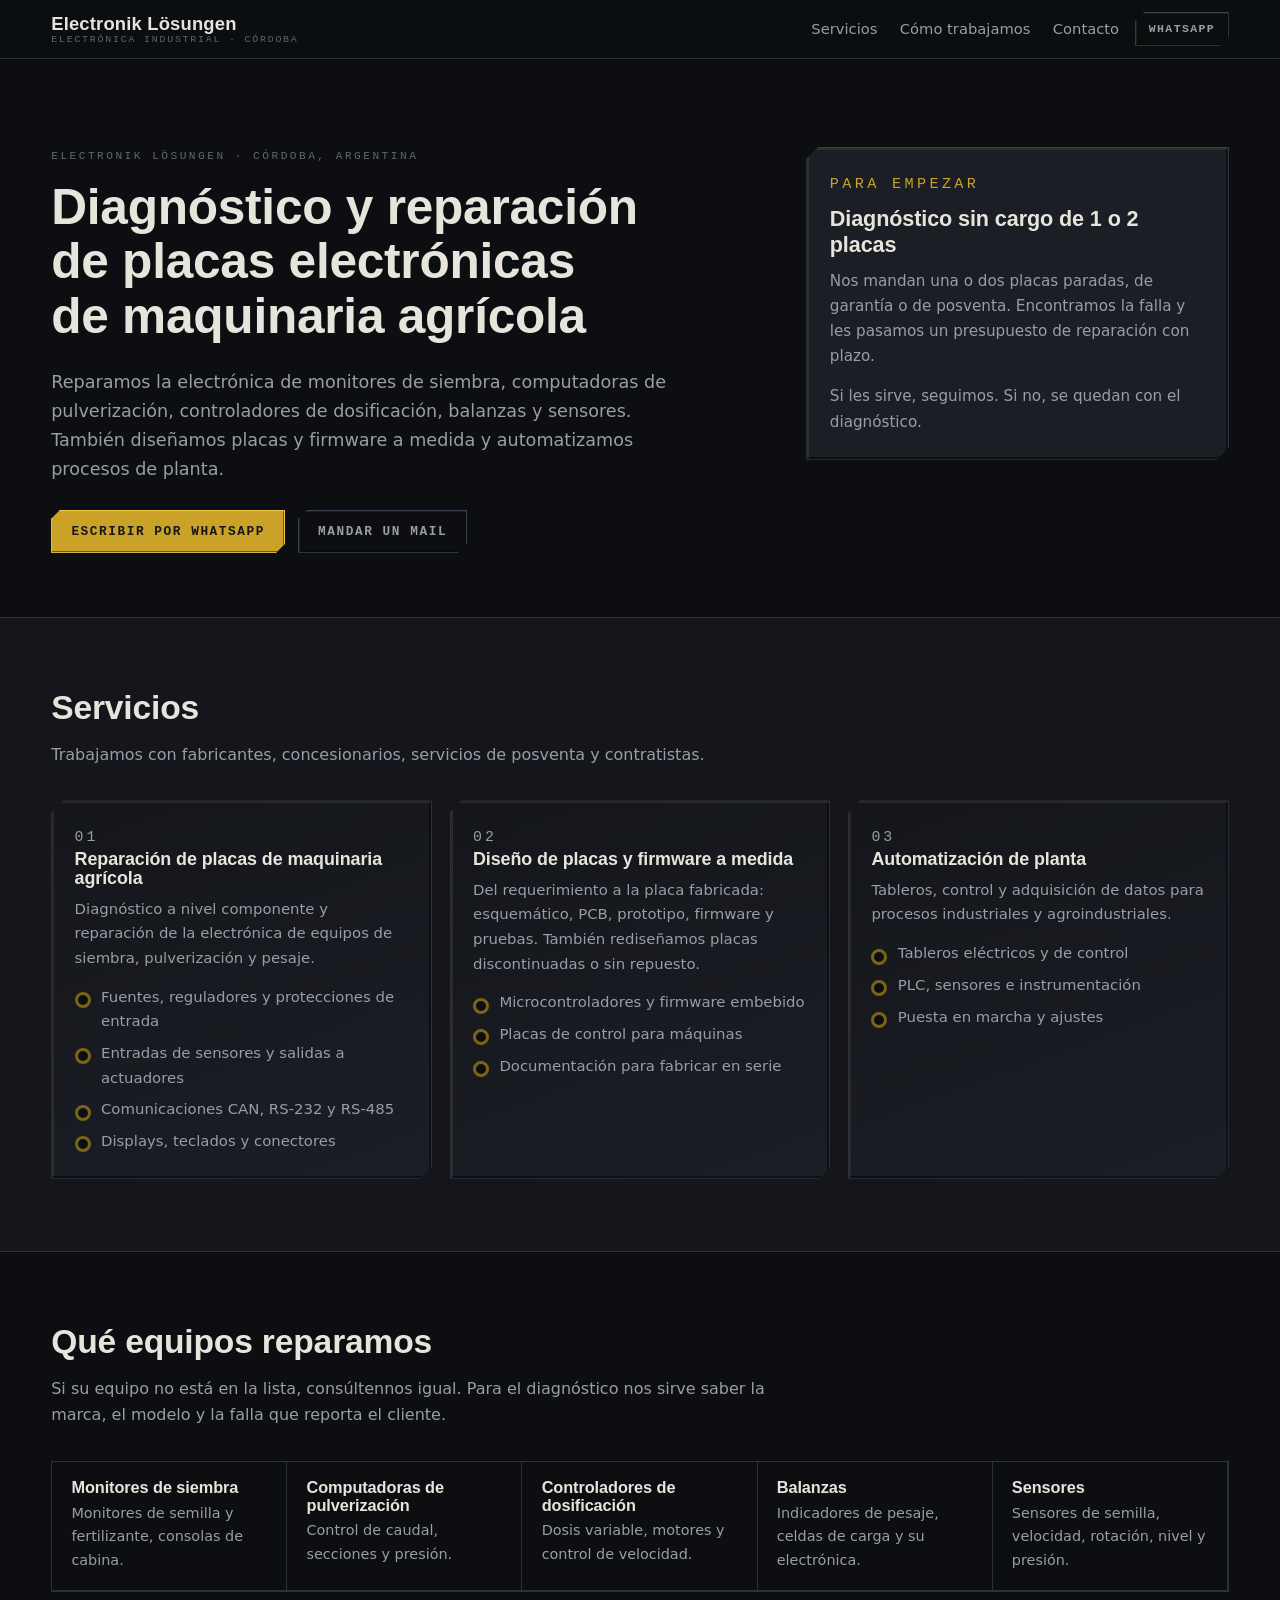
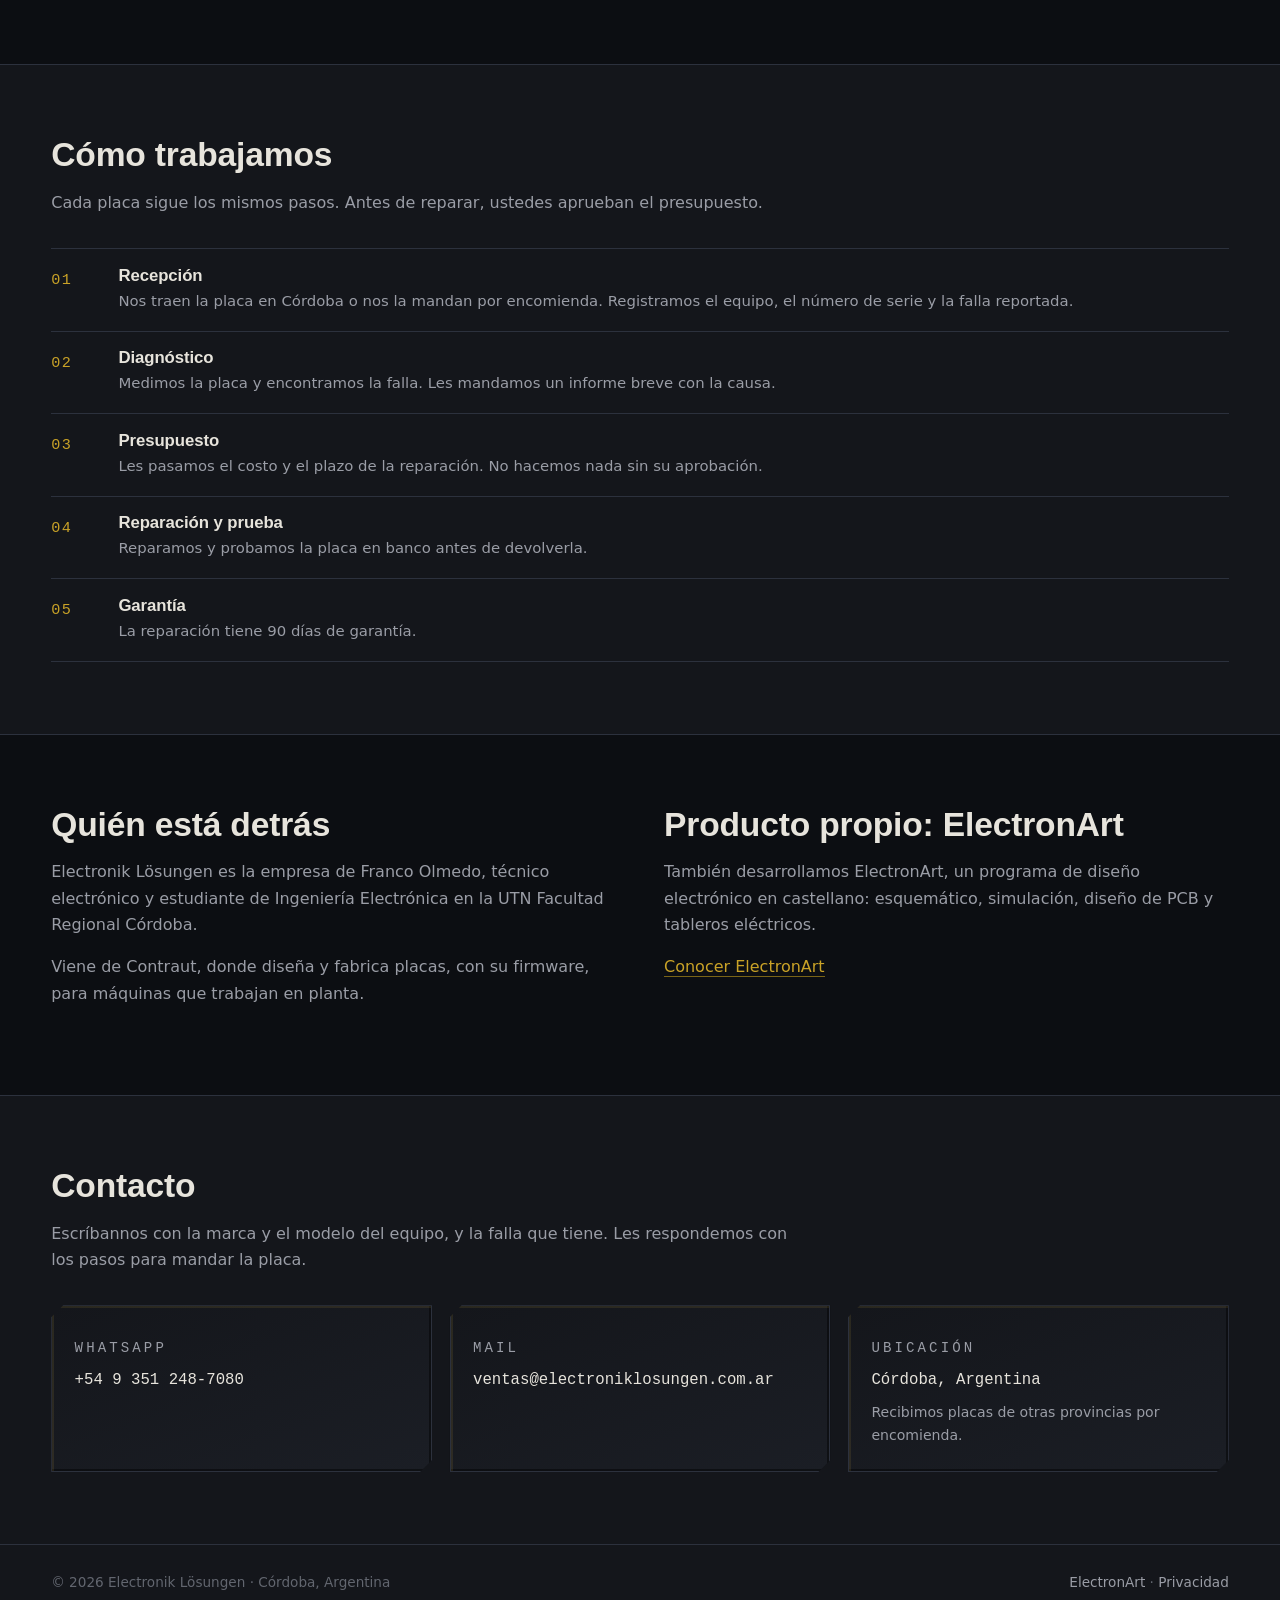
==== commit f134c5d4: "fix: corrige dos textos de /reparacion/ Co-Authored-By: Claude Opus 5.5 <noreply@anthropic.com> Clau" ====
--- a/reparacion/index.html
+++ b/reparacion/index.html
@@ -211,7 +211,7 @@
     <section class="el-sec">
       <div class="container">
         <h2>Qué equipos reparamos</h2>
-        <p class="intro">Si su equipo no está en la lista, consúltenos igual. Para el diagnóstico nos sirve
+        <p class="intro">Si su equipo no está en la lista, consúltennos igual. Para el diagnóstico nos sirve
         saber la marca, el modelo y la falla que reporta el cliente.</p>
         <div class="el-equipos">
           <div><h3>Monitores de siembra</h3><p>Monitores de semilla y fertilizante, consolas de cabina.</p></div>
@@ -228,7 +228,7 @@
         <h2>Cómo trabajamos</h2>
         <p class="intro">Cada placa sigue los mismos pasos. Antes de reparar, ustedes aprueban el presupuesto.</p>
         <ol class="el-pasos">
-          <li><div><h3>Recepción</h3><p>Reciben la placa en Córdoba o la mandan por encomienda. Registramos
+          <li><div><h3>Recepción</h3><p>Nos traen la placa en Córdoba o nos la mandan por encomienda. Registramos
           el equipo, el número de serie y la falla reportada.</p></div></li>
           <li><div><h3>Diagnóstico</h3><p>Medimos la placa y encontramos la falla. Les mandamos un informe
           breve con la causa.</p></div></li>
